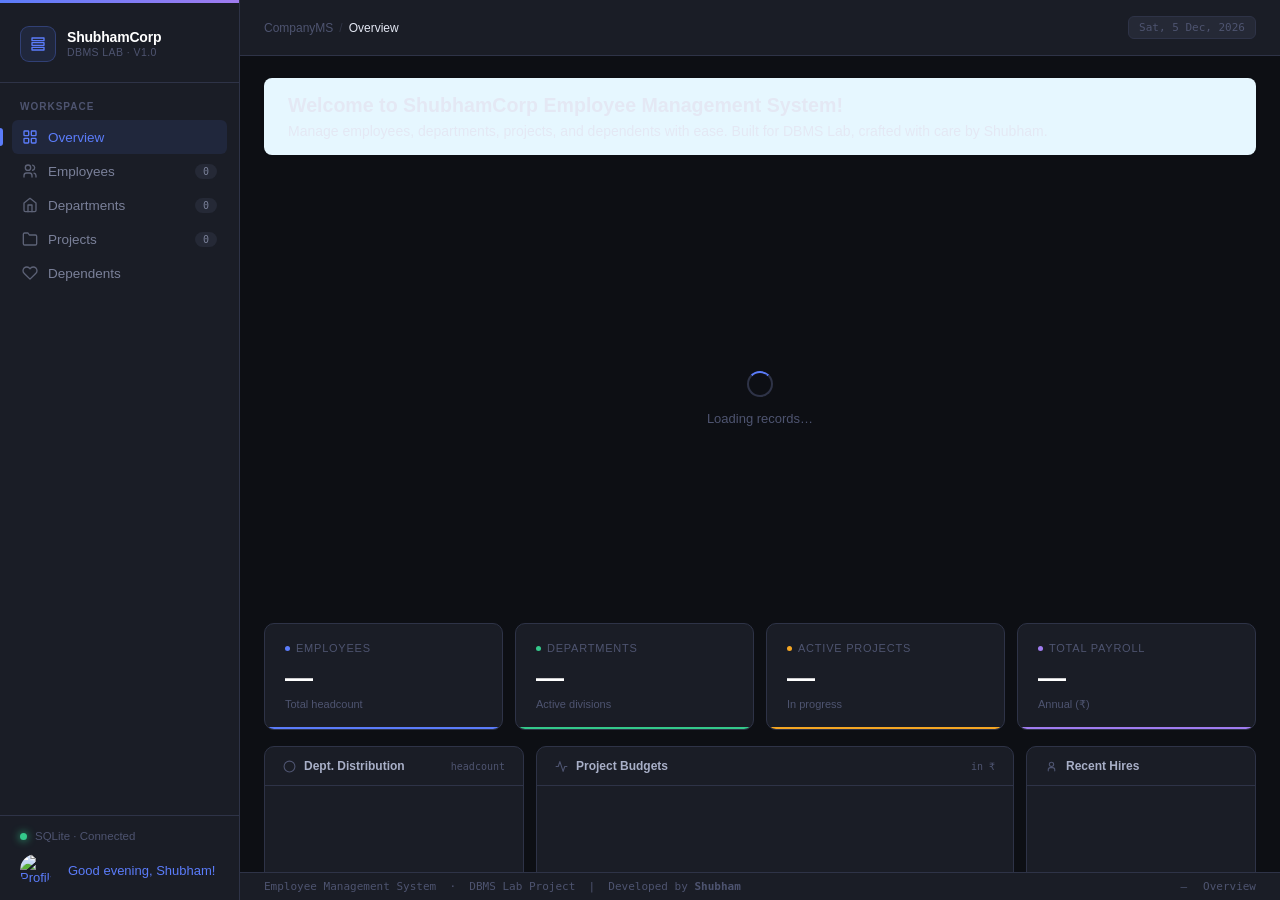
==== templates/index.html @ 366b3b36 "Add employee management system" ====
<!DOCTYPE html>
<html lang="en">
<head>
  <meta charset="UTF-8" />
  <meta name="viewport" content="width=device-width, initial-scale=1.0" />
  <title>ShubhamCorp — Employee Management System</title>
  <link rel="preconnect" href="https://fonts.googleapis.com" />
  <link rel="preconnect" href="https://fonts.gstatic.com" crossorigin />
  <link rel="stylesheet" href="/static/css/style.css" />
  <!--
    Developer: Shubham
    Project: Employee Management System
    Last updated: May 2026
    TODO: Add dark mode toggle, improve mobile responsiveness
  -->
</head>
<body>

<!-- ════════════════════════════ SIDEBAR ════════════════════════════ -->
<aside class="sidebar" aria-label="Main sidebar navigation">
  <div class="sidebar-brand">
    <div class="brand-lockup">
      <div class="brand-mark">
        <svg viewBox="0 0 24 24" fill="none" stroke="currentColor" stroke-width="2" stroke-linecap="round" stroke-linejoin="round">
          <path d="M3 3h18v4H3zM3 10h18v4H3zM3 17h18v4H3z"/>
        </svg>
      </div>
      <div class="brand-label">
        <div class="brand-name">ShubhamCorp</div>
        <div class="brand-sub">DBMS Lab · v1.0</div>
      </div>
    </div>
  </div>

  <!-- Sidebar navigation links -->
  <div class="nav-section">
    <div class="nav-section-label">Workspace</div>
    <!-- TIP: Add more navigation items here if needed -->
    <button class="nav-item active" data-tab="dashboard">
      <svg viewBox="0 0 24 24" fill="none" stroke="currentColor" stroke-width="2" stroke-linecap="round" stroke-linejoin="round"><rect x="3" y="3" width="7" height="7" rx="1"/><rect x="14" y="3" width="7" height="7" rx="1"/><rect x="3" y="14" width="7" height="7" rx="1"/><rect x="14" y="14" width="7" height="7" rx="1"/></svg>
      Overview
    </button>
    <button class="nav-item" data-tab="employees">
      <svg viewBox="0 0 24 24" fill="none" stroke="currentColor" stroke-width="2" stroke-linecap="round" stroke-linejoin="round"><circle cx="9" cy="7" r="4"/><path d="M3 21v-2a4 4 0 0 1 4-4h4a4 4 0 0 1 4 4v2"/><path d="M16 3.13a4 4 0 0 1 0 7.75"/><path d="M21 21v-2a4 4 0 0 0-3-3.85"/></svg>
      Employees
      <span class="nav-pill" id="pill-employees">0</span>
    </button>
    <button class="nav-item" data-tab="departments">
      <svg viewBox="0 0 24 24" fill="none" stroke="currentColor" stroke-width="2" stroke-linecap="round" stroke-linejoin="round"><path d="M3 9l9-7 9 7v11a2 2 0 0 1-2 2H5a2 2 0 0 1-2-2z"/><polyline points="9 22 9 12 15 12 15 22"/></svg>
      Departments
      <span class="nav-pill" id="pill-departments">0</span>
    </button>
    <button class="nav-item" data-tab="projects">
      <svg viewBox="0 0 24 24" fill="none" stroke="currentColor" stroke-width="2" stroke-linecap="round" stroke-linejoin="round"><path d="M22 19a2 2 0 0 1-2 2H4a2 2 0 0 1-2-2V5a2 2 0 0 1 2-2h5l2 3h9a2 2 0 0 1 2 2z"/></svg>
      Projects
      <span class="nav-pill" id="pill-projects">0</span>
    </button>
    <button class="nav-item" data-tab="dependents">
      <svg viewBox="0 0 24 24" fill="none" stroke="currentColor" stroke-width="2" stroke-linecap="round" stroke-linejoin="round"><path d="M20.84 4.61a5.5 5.5 0 0 0-7.78 0L12 5.67l-1.06-1.06a5.5 5.5 0 0 0-7.78 7.78l1.06 1.06L12 21.23l7.78-7.78 1.06-1.06a5.5 5.5 0 0 0 0-7.78z"/></svg>
      Dependents
    </button>
  </div>

  <!-- Sidebar footer with status -->
  <div class="sidebar-footer">
    <div class="status-row">
      <div class="status-dot"></div>
      <span>SQLite · Connected</span>
    </div>
    <div class="profile-section" style="margin-top:12px;">
      <img src="https://ui-avatars.com/api/?name=Shubham&background=0D8ABC&color=fff" alt="Profile" style="width:32px;height:32px;border-radius:50%;margin-right:8px;vertical-align:middle;">
      <span style="vertical-align:middle;">Hi, Shubham!</span>
    </div>
  </div>
</aside>

<!-- ════════════════════════════ MAIN ════════════════════════════ -->
<div class="main-wrapper">

  <header class="topbar" aria-label="Top navigation bar">
    <div class="topbar-left">
      <div class="breadcrumb">
        <span>CompanyMS</span>
        <span class="breadcrumb-sep">/</span>
        <span class="breadcrumb-current" id="bc-current">Overview</span>
      </div>
    </div>
    <div class="topbar-right">
      <span class="topbar-chip" id="topbar-date"></span>
    </div>
  </header>

  <div class="content" id="main-content">
    <!--
      Welcome message for users
      You can further personalize this section.
    -->
    <div id="welcome-message" style="background:#e6f7ff;padding:16px 24px;border-radius:8px;margin-bottom:18px;box-shadow:0 1px 4px rgba(0,0,0,0.03);">
      <h2 style="margin:0 0 6px 0;font-size:1.4em;">Welcome to ShubhamCorp Employee Management System!</h2>
      <p style="margin:0;font-size:1em;">Manage employees, departments, projects, and dependents with ease. Built for DBMS Lab, crafted with care by Shubham.</p>
    </div>

    <!-- loader -->
    <!--
      The loader appears while records are being fetched from the backend.
    -->
    <div class="loader" id="global-loader">
      <div class="spin"></div>
      <span>Loading records…</span>
    </div>

    <!-- ══════════ DASHBOARD ══════════ -->
    <!--
      Dashboard shows KPIs and visualizations for quick overview.
    -->
    <section class="tab-panel hidden" id="tab-dashboard">
      <div class="kpi-row">
        <div class="kpi kpi-blue">
          <div class="kpi-label"><span class="kpi-label-dot"></span>Employees</div>
          <div class="kpi-value" id="kpi-emp">—</div>
          <div class="kpi-sub">Total headcount</div>
        </div>
        <div class="kpi kpi-green">
          <div class="kpi-label"><span class="kpi-label-dot"></span>Departments</div>
          <div class="kpi-value" id="kpi-dept">—</div>
          <div class="kpi-sub">Active divisions</div>
        </div>
        <div class="kpi kpi-amber">
          <div class="kpi-label"><span class="kpi-label-dot"></span>Active Projects</div>
          <div class="kpi-value" id="kpi-proj">—</div>
          <div class="kpi-sub">In progress</div>
        </div>
        <div class="kpi kpi-purple">
          <div class="kpi-label"><span class="kpi-label-dot"></span>Total Payroll</div>
          <div class="kpi-value" id="kpi-sal">—</div>
          <div class="kpi-sub">Annual (₹)</div>
        </div>
      </div>

      <div class="dash-row">
        <div class="panel">
          <div class="panel-head">
            <svg viewBox="0 0 24 24" fill="none" stroke="currentColor" stroke-width="2" stroke-linecap="round" stroke-linejoin="round"><circle cx="12" cy="12" r="10"/></svg>
            Dept. Distribution
            <span class="panel-head-accent">headcount</span>
          </div>
          <div class="panel-body">
            <div class="donut-wrap">
              <canvas id="donut-canvas" width="140" height="140"></canvas>
              <div class="donut-legend" id="donut-legend"></div>
            </div>
          </div>
        </div>

        <div class="panel">
          <div class="panel-head">
            <svg viewBox="0 0 24 24" fill="none" stroke="currentColor" stroke-width="2" stroke-linecap="round" stroke-linejoin="round"><polyline points="22 12 18 12 15 21 9 3 6 12 2 12"/></svg>
            Project Budgets
            <span class="panel-head-accent">in ₹</span>
          </div>
          <div class="panel-body">
            <canvas id="bar-canvas" width="100%" height="190"></canvas>
          </div>
        </div>

        <div class="panel">
          <div class="panel-head">
            <svg viewBox="0 0 24 24" fill="none" stroke="currentColor" stroke-width="2" stroke-linecap="round" stroke-linejoin="round"><circle cx="12" cy="8" r="4"/><path d="M6 20v-2a4 4 0 0 1 4-4h4a4 4 0 0 1 4 4v2"/></svg>
            Recent Hires
          </div>
          <div class="panel-body" style="padding-top:8px;padding-bottom:8px;">
            <ul class="recent-list" id="recent-list"></ul>
          </div>
        </div>
      </div>
    </section>

    <!-- ══════════ EMPLOYEES ══════════ -->
    <!--
      Employees tab: Add, edit, and view employee records.
    -->
    <section class="tab-panel hidden" id="tab-employees">
      <div class="form-panel mb">
        <div class="form-panel-head" id="emp-form-head">
          <svg viewBox="0 0 24 24" fill="none" stroke="currentColor" stroke-width="2" stroke-linecap="round" stroke-linejoin="round" width="14" height="14"><path d="M12 5v14M5 12h14"/></svg>
          Employee Record
          <span class="form-mode-badge" id="emp-mode-badge">New</span>
          <button class="close-btn hidden" id="emp-cancel" title="Cancel">
            <svg viewBox="0 0 24 24" fill="none" stroke="currentColor" stroke-width="2.5" stroke-linecap="round" stroke-linejoin="round" width="14" height="14"><line x1="18" y1="6" x2="6" y2="18"/><line x1="6" y1="6" x2="18" y2="18"/></svg>
          </button>
        </div>
        <div class="form-body">
          <div class="field-row cols-3" style="margin-bottom:12px">
            <div class="field">
              <label>First Name</label>
              <input type="text" id="emp-fname" placeholder="e.g. Priya" />
            </div>
            <div class="field">
              <label>Last Name</label>
              <input type="text" id="emp-lname" placeholder="e.g. Patel" />
            </div>
            <div class="field">
              <label>Email Address</label>
              <input type="email" id="emp-email" placeholder="priya@company.com" />
            </div>
          </div>
          <div class="field-row cols-3">
            <div class="field">
              <label>Phone</label>
              <input type="text" id="emp-phone" placeholder="9876543210" />
            </div>
            <div class="field">
              <label>Annual Salary (₹)</label>
              <input type="number" id="emp-salary" placeholder="0" min="0" />
            </div>
            <div class="field">
              <label>Department</label>
              <select id="emp-dept"><option value="">— Select —</option></select>
            </div>
          </div>
        </div>
        <div class="form-foot">
          <button class="btn btn-primary" id="emp-add-btn">
            <svg viewBox="0 0 24 24" fill="none" stroke="currentColor" stroke-width="2.5" stroke-linecap="round" stroke-linejoin="round"><path d="M12 5v14M5 12h14"/></svg>
            Add Employee
          </button>
          <button class="btn btn-update hidden" id="emp-upd-btn">
            <svg viewBox="0 0 24 24" fill="none" stroke="currentColor" stroke-width="2.5" stroke-linecap="round" stroke-linejoin="round"><polyline points="20 6 9 17 4 12"/></svg>
            Save Changes
          </button>
          <span class="flash" id="emp-flash"></span>
        </div>
      </div>

      <div class="table-panel">
        <div class="table-head">
          <svg viewBox="0 0 24 24" fill="none" stroke="currentColor" stroke-width="2" stroke-linecap="round" stroke-linejoin="round"><path d="M9 11l3 3L22 4"/><path d="M21 12v7a2 2 0 0 1-2 2H5a2 2 0 0 1-2-2V5a2 2 0 0 1 2-2h11"/></svg>
          Employee Directory
          <span class="table-count" id="emp-count">0 records</span>
        </div>
        <div class="tbl-wrap">
          <table>
            <thead>
              <tr>
                <th class="sortable" data-col="name">Name <span class="sort-icon"><span class="up"></span><span class="down"></span></span></th>
                <th class="sortable" data-col="email">Email <span class="sort-icon"><span class="up"></span><span class="down"></span></span></th>
                <th class="sortable" data-col="phone">Phone <span class="sort-icon"><span class="up"></span><span class="down"></span></span></th>
                <th class="sortable" data-col="dept">Department <span class="sort-icon"><span class="up"></span><span class="down"></span></span></th>
                <th class="sortable th-right" data-col="salary">Salary <span class="sort-icon"><span class="up"></span><span class="down"></span></span></th>
                <th class="th-right">Actions</th>
              </tr>
            </thead>
            <tbody id="emp-tbody"></tbody>
          </table>
        </div>
        <div class="table-foot">
          <span>Double-click a row to edit</span>
          <span id="emp-foot-info">—</span>
        </div>
      </div>
    </section>

    <!-- ══════════ DEPARTMENTS ══════════ -->
    <!--
      Departments tab: Manage department info and budgets.
    -->
    <section class="tab-panel hidden" id="tab-departments">
      <div class="form-panel mb">
        <div class="form-panel-head" id="dept-form-head">
          <svg viewBox="0 0 24 24" fill="none" stroke="currentColor" stroke-width="2" stroke-linecap="round" stroke-linejoin="round" width="14" height="14"><path d="M12 5v14M5 12h14"/></svg>
          Department Record
          <span class="form-mode-badge" id="dept-mode-badge">New</span>
          <button class="close-btn hidden" id="dept-cancel" title="Cancel">
            <svg viewBox="0 0 24 24" fill="none" stroke="currentColor" stroke-width="2.5" stroke-linecap="round" stroke-linejoin="round" width="14" height="14"><line x1="18" y1="6" x2="6" y2="18"/><line x1="6" y1="6" x2="18" y2="18"/></svg>
          </button>
        </div>
        <div class="form-body">
          <div class="field-row cols-2-1">
            <div class="field">
              <label>Department Name</label>
              <input type="text" id="dept-name" placeholder="e.g. Engineering" />
            </div>
            <div class="field">
              <label>Annual Budget (₹)</label>
              <input type="number" id="dept-budget" placeholder="0" min="0" />
            </div>
          </div>
        </div>
        <div class="form-foot">
          <button class="btn btn-primary" id="dept-add-btn">
            <svg viewBox="0 0 24 24" fill="none" stroke="currentColor" stroke-width="2.5" stroke-linecap="round" stroke-linejoin="round"><path d="M12 5v14M5 12h14"/></svg>
            Add Department
          </button>
          <button class="btn btn-update hidden" id="dept-upd-btn">
            <svg viewBox="0 0 24 24" fill="none" stroke="currentColor" stroke-width="2.5" stroke-linecap="round" stroke-linejoin="round"><polyline points="20 6 9 17 4 12"/></svg>
            Save Changes
          </button>
          <span class="flash" id="dept-flash"></span>
        </div>
      </div>

      <div class="table-panel">
        <div class="table-head">
          <svg viewBox="0 0 24 24" fill="none" stroke="currentColor" stroke-width="2" stroke-linecap="round" stroke-linejoin="round"><path d="M3 9l9-7 9 7v11a2 2 0 0 1-2 2H5a2 2 0 0 1-2-2z"/></svg>
          Departments
          <span class="table-count" id="dept-count">0 records</span>
        </div>
        <div class="tbl-wrap">
          <table>
            <thead>
              <tr>
                <th>Department Name</th>
                <th class="th-right">Budget (₹)</th>
                <th>Headcount</th>
                <th class="th-right">Actions</th>
              </tr>
            </thead>
            <tbody id="dept-tbody"></tbody>
          </table>
        </div>
        <div class="table-foot">
          <span>Click Edit to modify a record</span>
          <span id="dept-foot-info">—</span>
        </div>
      </div>
    </section>

    <!-- ══════════ PROJECTS ══════════ -->
    <!--
      Projects tab: Track project details and status.
    -->
    <section class="tab-panel hidden" id="tab-projects">
      <div class="form-panel mb">
        <div class="form-panel-head" id="proj-form-head">
          <svg viewBox="0 0 24 24" fill="none" stroke="currentColor" stroke-width="2" stroke-linecap="round" stroke-linejoin="round" width="14" height="14"><path d="M12 5v14M5 12h14"/></svg>
          Project Record
          <span class="form-mode-badge" id="proj-mode-badge">New</span>
          <button class="close-btn hidden" id="proj-cancel" title="Cancel">
            <svg viewBox="0 0 24 24" fill="none" stroke="currentColor" stroke-width="2.5" stroke-linecap="round" stroke-linejoin="round" width="14" height="14"><line x1="18" y1="6" x2="6" y2="18"/><line x1="6" y1="6" x2="18" y2="18"/></svg>
          </button>
        </div>
        <div class="form-body">
          <div class="field-row cols-3" style="margin-bottom:12px">
            <div class="field col-span-2">
              <label>Project Name</label>
              <input type="text" id="proj-name" placeholder="e.g. CRM Redesign" />
            </div>
            <div class="field">
              <label>Budget (₹)</label>
              <input type="number" id="proj-budget" placeholder="0" min="0" />
            </div>
          </div>
          <div class="field-row cols-4">
            <div class="field">
              <label>Status</label>
              <select id="proj-status">
                <option value="active">Active</option>
                <option value="completed">Completed</option>
                <option value="on_hold">On Hold</option>
              </select>
            </div>
            <div class="field">
              <label>Department</label>
              <select id="proj-dept"><option value="">— None —</option></select>
            </div>
            <div class="field">
              <label>Start Date</label>
              <input type="date" id="proj-start" />
            </div>
            <div class="field">
              <label>End Date</label>
              <input type="date" id="proj-end" />
            </div>
          </div>
        </div>
        <div class="form-foot">
          <button class="btn btn-primary" id="proj-add-btn">
            <svg viewBox="0 0 24 24" fill="none" stroke="currentColor" stroke-width="2.5" stroke-linecap="round" stroke-linejoin="round"><path d="M12 5v14M5 12h14"/></svg>
            Add Project
          </button>
          <button class="btn btn-update hidden" id="proj-upd-btn">
            <svg viewBox="0 0 24 24" fill="none" stroke="currentColor" stroke-width="2.5" stroke-linecap="round" stroke-linejoin="round"><polyline points="20 6 9 17 4 12"/></svg>
            Save Changes
          </button>
          <span class="flash" id="proj-flash"></span>
        </div>
      </div>

      <div class="table-panel">
        <div class="table-head">
          <svg viewBox="0 0 24 24" fill="none" stroke="currentColor" stroke-width="2" stroke-linecap="round" stroke-linejoin="round"><path d="M22 19a2 2 0 0 1-2 2H4a2 2 0 0 1-2-2V5a2 2 0 0 1 2-2h5l2 3h9a2 2 0 0 1 2 2z"/></svg>
          Projects
          <span class="table-count" id="proj-count">0 records</span>
        </div>
        <div class="tbl-wrap">
          <table>
            <thead>
              <tr>
                <th>Project Name</th>
                <th class="th-right">Budget (₹)</th>
                <th>Status</th>
                <th>Department</th>
                <th>Start Date</th>
                <th class="th-right">Actions</th>
              </tr>
            </thead>
            <tbody id="proj-tbody"></tbody>
          </table>
        </div>
        <div class="table-foot">
          <span>Click Edit to modify a record</span>
          <span id="proj-foot-info">—</span>
        </div>
      </div>
    </section>

    <!-- ══════════ DEPENDENTS ══════════ -->
    <!--
      Dependents tab: Manage employee dependents.
    -->
    <section class="tab-panel hidden" id="tab-dependents">
      <div class="form-panel mb">
        <div class="form-panel-head" id="dep-form-head">
          <svg viewBox="0 0 24 24" fill="none" stroke="currentColor" stroke-width="2" stroke-linecap="round" stroke-linejoin="round" width="14" height="14"><path d="M12 5v14M5 12h14"/></svg>
          Dependent Record
          <span class="form-mode-badge" id="dep-mode-badge">New</span>
          <button class="close-btn hidden" id="dep-cancel" title="Cancel">
            <svg viewBox="0 0 24 24" fill="none" stroke="currentColor" stroke-width="2.5" stroke-linecap="round" stroke-linejoin="round" width="14" height="14"><line x1="18" y1="6" x2="6" y2="18"/><line x1="6" y1="6" x2="18" y2="18"/></svg>
          </button>
        </div>
        <div class="form-body">
          <div class="field-row cols-4">
            <div class="field">
              <label>Employee</label>
              <select id="dep-emp"><option value="">— Select —</option></select>
            </div>
            <div class="field">
              <label>Dependent Name</label>
              <input type="text" id="dep-name" placeholder="Full name" />
            </div>
            <div class="field">
              <label>Relationship</label>
              <select id="dep-rel">
                <option value="">— Select —</option>
                <option>Spouse</option>
                <option>Child</option>
                <option>Parent</option>
                <option>Sibling</option>
              </select>
            </div>
            <div class="field">
              <label>Date of Birth</label>
              <input type="date" id="dep-dob" />
            </div>
          </div>
        </div>
        <div class="form-foot">
          <button class="btn btn-primary" id="dep-add-btn">
            <svg viewBox="0 0 24 24" fill="none" stroke="currentColor" stroke-width="2.5" stroke-linecap="round" stroke-linejoin="round"><path d="M12 5v14M5 12h14"/></svg>
            Add Dependent
          </button>
          <button class="btn btn-update hidden" id="dep-upd-btn">
            <svg viewBox="0 0 24 24" fill="none" stroke="currentColor" stroke-width="2.5" stroke-linecap="round" stroke-linejoin="round"><polyline points="20 6 9 17 4 12"/></svg>
            Save Changes
          </button>
          <span class="flash" id="dep-flash"></span>
        </div>
      </div>

      <div class="table-panel">
        <div class="table-head">
          <svg viewBox="0 0 24 24" fill="none" stroke="currentColor" stroke-width="2" stroke-linecap="round" stroke-linejoin="round"><path d="M20.84 4.61a5.5 5.5 0 0 0-7.78 0L12 5.67l-1.06-1.06a5.5 5.5 0 0 0-7.78 7.78l1.06 1.06L12 21.23l7.78-7.78 1.06-1.06a5.5 5.5 0 0 0 0-7.78z"/></svg>
          Dependents
          <span class="table-count" id="dep-count">0 records</span>
        </div>
        <div class="tbl-wrap">
          <table>
            <thead>
              <tr>
                <th>Dependent Name</th>
                <th>Employee</th>
                <th>Relationship</th>
                <th>Date of Birth</th>
                <th class="th-right">Actions</th>
              </tr>
            </thead>
            <tbody id="dep-tbody"></tbody>
          </table>
        </div>
        <div class="table-foot">
          <span>Click Edit to modify a record</span>
          <span id="dep-foot-info">—</span>
        </div>
      </div>
    </section>

  </div><!-- /content -->

  <footer class="statusbar">
    <span>Employee Management System &nbsp;·&nbsp; DBMS Lab Project &nbsp;|&nbsp; Developed by <strong>Shubham</strong></span>
    <div class="statusbar-right">
      <span id="sb-records">—</span>
      <span id="sb-tab">Overview</span>
    </div>
  </footer>

</div><!-- /main-wrapper -->

<script src="/static/js/app.js"></script>
</body>
</html>
---- static/css/style.css ----
/*
  Developer: Shubham
  File: style.css
  Purpose: Main stylesheet for Employee Management System
  Last updated: May 2026
  TODO: Add dark mode, improve mobile responsiveness
*/
/*
  Custom profile section styling (added by developer)
*/
.profile-section {
  display: flex;
  align-items: center;
  gap: 8px;
  margin-top: 10px;
  font-size: 13px;
  color: var(--accent);
}
@import url('https://fonts.googleapis.com/css2?family=DM+Sans:ital,opsz,wght@0,9..40,300;0,9..40,400;0,9..40,500;0,9..40,600;0,9..40,700;1,9..40,300&family=DM+Mono:wght@400;500&display=swap');

/* ─── Variables ─────────────────────────────────────────────────────────── */
:root {
  --ink:        #0d0f14;
  --ink-2:      #1a1d26;
  --ink-3:      #252936;
  --rule:       #2e3347;
  --rule-light: #3d4261;

  --muted-3:    #4e5470;
  --muted-2:    #7a8099;
  --muted-1:    #a8afc7;
  --text:       #e4e8f4;
  --bright:     #ffffff;

  --accent:     #5b7cfa;
  --accent-glow:rgba(91,124,250,.18);
  --accent-dim: rgba(91,124,250,.10);

  --green:      #34c98b;
  --green-dim:  rgba(52,201,139,.12);
  --amber:      #f5a623;
  --amber-dim:  rgba(245,166,35,.12);
  --red:        #f25c5c;
  --red-dim:    rgba(242,92,92,.12);
  --purple:     #a07cf0;
  --purple-dim: rgba(160,124,240,.12);

  --sidebar-w:  240px;
  --r:          10px;
  --r-sm:       6px;

  font-family: 'DM Sans', sans-serif;
}

/* ─── Reset ──────────────────────────────────────────────────────────────── */
*, *::before, *::after { box-sizing: border-box; margin: 0; padding: 0; }
html, body { height: 100%; background: var(--ink); color: var(--text); overflow: hidden; font-size: 14px; -webkit-font-smoothing: antialiased; }

/* Subtle background gradient for a more custom look */
body {
  background: linear-gradient(120deg, #0d0f14 80%, #5b7cfa 100%);
}
/*
  End of customizations by Shubham (May 2026)
*/

/* ─── Root layout ────────────────────────────────────────────────────────── */
body { display: flex; }

/* ─── Sidebar ────────────────────────────────────────────────────────────── */
.sidebar {
  width: var(--sidebar-w);
  min-width: var(--sidebar-w);
  height: 100vh;
  background: var(--ink-2);
  border-right: 1px solid var(--rule);
  display: flex;
  flex-direction: column;
  padding: 0;
  position: relative;
  overflow: hidden;
}

/* subtle gradient bar at top */
.sidebar::before {
  content: '';
  position: absolute;
  top: 0; left: 0; right: 0;
  height: 3px;
  background: linear-gradient(90deg, var(--accent), var(--purple));
}

.sidebar-brand {
  padding: 26px 20px 20px;
  border-bottom: 1px solid var(--rule);
}

.brand-lockup {
  display: flex;
  align-items: center;
  gap: 11px;
}

.brand-mark {
  width: 36px; height: 36px;
  border-radius: 9px;
  background: var(--accent-dim);
  border: 1px solid rgba(91,124,250,.3);
  display: flex; align-items: center; justify-content: center;
  color: var(--accent);
  flex-shrink: 0;
}

.brand-mark svg { width: 16px; height: 16px; }

.brand-label { line-height: 1; }
.brand-name  { font-size: 14px; font-weight: 600; color: var(--bright); letter-spacing: -.2px; }
.brand-sub   { font-size: 10.5px; color: var(--muted-3); margin-top: 3px; font-weight: 400; letter-spacing: .04em; text-transform: uppercase; }

/* nav section */
.nav-section {
  padding: 18px 12px 6px;
}

.nav-section-label {
  font-size: 10px;
  font-weight: 600;
  letter-spacing: .1em;
  text-transform: uppercase;
  color: var(--muted-3);
  padding: 0 8px 8px;
}

.nav-item {
  display: flex;
  align-items: center;
  gap: 10px;
  padding: 9px 10px;
  border-radius: var(--r-sm);
  border: none;
  background: transparent;
  color: var(--muted-2);
  font-size: 13.5px;
  font-family: 'DM Sans', sans-serif;
  font-weight: 400;
  cursor: pointer;
  width: 100%;
  text-align: left;
  transition: background .15s, color .15s;
  position: relative;
}

.nav-item svg { width: 16px; height: 16px; flex-shrink: 0; opacity: .7; transition: opacity .15s; }
.nav-item:hover { background: var(--ink-3); color: var(--text); }
.nav-item:hover svg { opacity: 1; }

.nav-item.active {
  background: var(--accent-dim);
  color: var(--accent);
  font-weight: 500;
}
.nav-item.active svg { opacity: 1; }

/* active left bar */
.nav-item.active::before {
  content: '';
  position: absolute;
  left: -12px; top: 50%;
  transform: translateY(-50%);
  width: 3px; height: 18px;
  background: var(--accent);
  border-radius: 0 3px 3px 0;
}

.nav-pill {
  margin-left: auto;
  background: var(--ink-3);
  color: var(--muted-2);
  font-size: 10px;
  font-family: 'DM Mono', monospace;
  font-weight: 500;
  border-radius: 999px;
  padding: 2px 7px;
  min-width: 22px;
  text-align: center;
  transition: background .15s, color .15s;
}

.nav-item.active .nav-pill { background: var(--accent-glow); color: var(--accent); }

.sidebar-footer {
  margin-top: auto;
  padding: 14px 20px;
  border-top: 1px solid var(--rule);
}

.status-row {
  display: flex;
  align-items: center;
  gap: 8px;
  font-size: 11.5px;
  color: var(--muted-3);
}

.status-dot {
  width: 7px; height: 7px;
  border-radius: 50%;
  background: var(--green);
  box-shadow: 0 0 8px var(--green);
  animation: breathe 2.5s ease-in-out infinite;
}

@keyframes breathe {
  0%,100% { opacity: 1; box-shadow: 0 0 8px var(--green); }
  50%      { opacity: .5; box-shadow: 0 0 3px var(--green); }
}

/* ─── Main wrapper ───────────────────────────────────────────────────────── */
.main-wrapper {
  flex: 1;
  display: flex;
  flex-direction: column;
  height: 100vh;
  overflow: hidden;
  background: var(--ink);
}

/* ─── Topbar ─────────────────────────────────────────────────────────────── */
.topbar {
  display: flex;
  align-items: center;
  justify-content: space-between;
  padding: 0 24px;
  height: 56px;
  background: var(--ink-2);
  border-bottom: 1px solid var(--rule);
  flex-shrink: 0;
}

.topbar-left { display: flex; align-items: center; gap: 10px; }

.breadcrumb {
  display: flex;
  align-items: center;
  gap: 6px;
  font-size: 12px;
  color: var(--muted-3);
}

.breadcrumb-sep { color: var(--muted-3); opacity: .4; }
.breadcrumb-current { color: var(--text); font-weight: 500; }

.topbar-right { display: flex; align-items: center; gap: 10px; }

.topbar-chip {
  font-size: 11px;
  font-family: 'DM Mono', monospace;
  color: var(--muted-3);
  background: var(--ink-3);
  border: 1px solid var(--rule);
  border-radius: var(--r-sm);
  padding: 4px 10px;
}

/* ─── Content area ───────────────────────────────────────────────────────── */
.content {
  flex: 1;
  overflow-y: auto;
  padding: 22px 24px;
  scrollbar-width: thin;
  scrollbar-color: var(--rule) transparent;
}

/* ─── Footer statusbar ───────────────────────────────────────────────────── */
.statusbar {
  height: 28px;
  display: flex;
  align-items: center;
  justify-content: space-between;
  padding: 0 24px;
  border-top: 1px solid var(--rule);
  background: var(--ink-2);
  font-size: 11px;
  color: var(--muted-3);
  flex-shrink: 0;
  font-family: 'DM Mono', monospace;
}

.statusbar-right { display: flex; align-items: center; gap: 16px; }

/* ─── Loader ─────────────────────────────────────────────────────────────── */
.loader {
  display: flex;
  flex-direction: column;
  align-items: center;
  justify-content: center;
  height: 50vh;
  gap: 14px;
  color: var(--muted-3);
  font-size: 13px;
}

.spin {
  width: 26px; height: 26px;
  border: 2px solid var(--rule);
  border-top-color: var(--accent);
  border-radius: 50%;
  animation: rot .7s linear infinite;
}

@keyframes rot { to { transform: rotate(360deg); } }

.hidden { display: none !important; }

/* ─── Tab panels ─────────────────────────────────────────────────────────── */
.tab-panel { animation: appear .2s ease both; }

@keyframes appear {
  from { opacity: 0; transform: translateY(6px); }
  to   { opacity: 1; transform: translateY(0); }
}

/* ─── Section titles ─────────────────────────────────────────────────────── */
.section-head {
  display: flex;
  align-items: center;
  justify-content: space-between;
  margin-bottom: 14px;
}

.section-title {
  font-size: 13px;
  font-weight: 600;
  color: var(--muted-1);
  letter-spacing: .02em;
}

/* ─── KPI row ────────────────────────────────────────────────────────────── */
.kpi-row {
  display: grid;
  grid-template-columns: repeat(4, 1fr);
  gap: 12px;
  margin-bottom: 16px;
}

.kpi {
  background: var(--ink-2);
  border: 1px solid var(--rule);
  border-radius: var(--r);
  padding: 18px 20px;
  position: relative;
  overflow: hidden;
  transition: border-color .2s;
}

.kpi:hover { border-color: var(--rule-light); }

/* color strip at bottom */
.kpi::after {
  content: '';
  position: absolute;
  bottom: 0; left: 0; right: 0;
  height: 2px;
}

.kpi-blue::after   { background: var(--accent); }
.kpi-green::after  { background: var(--green); }
.kpi-amber::after  { background: var(--amber); }
.kpi-purple::after { background: var(--purple); }

.kpi-label {
  font-size: 11px;
  font-weight: 500;
  color: var(--muted-3);
  text-transform: uppercase;
  letter-spacing: .07em;
  margin-bottom: 10px;
  display: flex;
  align-items: center;
  gap: 6px;
}

.kpi-label-dot {
  width: 5px; height: 5px;
  border-radius: 50%;
}

.kpi-blue   .kpi-label-dot { background: var(--accent); }
.kpi-green  .kpi-label-dot { background: var(--green); }
.kpi-amber  .kpi-label-dot { background: var(--amber); }
.kpi-purple .kpi-label-dot { background: var(--purple); }

.kpi-value {
  font-size: 28px;
  font-weight: 700;
  color: var(--bright);
  letter-spacing: -1px;
  line-height: 1;
  font-feature-settings: 'tnum';
}

.kpi-sub {
  font-size: 11px;
  color: var(--muted-3);
  margin-top: 6px;
}

/* ─── Dashboard charts row ───────────────────────────────────────────────── */
.dash-row {
  display: grid;
  grid-template-columns: 260px 1fr 230px;
  gap: 12px;
}

/* ─── Panel (generic card) ───────────────────────────────────────────────── */
.panel {
  background: var(--ink-2);
  border: 1px solid var(--rule);
  border-radius: var(--r);
  overflow: hidden;
}

.panel-head {
  display: flex;
  align-items: center;
  gap: 8px;
  padding: 12px 18px;
  border-bottom: 1px solid var(--rule);
  font-size: 12px;
  font-weight: 600;
  color: var(--muted-1);
}

.panel-head svg { width: 13px; height: 13px; color: var(--muted-3); }

.panel-head-accent { margin-left: auto; font-family: 'DM Mono', monospace; font-size: 10px; color: var(--muted-3); font-weight: 400; }

.panel-body { padding: 16px 18px; }

/* ─── Donut chart ────────────────────────────────────────────────────────── */
.donut-wrap {
  display: flex;
  flex-direction: column;
  align-items: center;
  gap: 14px;
}

.donut-legend {
  width: 100%;
  display: flex;
  flex-direction: column;
  gap: 7px;
}

.leg-item {
  display: flex;
  align-items: center;
  gap: 8px;
  font-size: 12px;
}

.leg-bar-track {
  flex: 1;
  height: 3px;
  background: var(--ink-3);
  border-radius: 2px;
  overflow: hidden;
}

.leg-bar-fill {
  height: 100%;
  border-radius: 2px;
  transition: width .6s ease;
}

.leg-name  { color: var(--muted-2); min-width: 50px; font-size: 11px; white-space: nowrap; overflow: hidden; text-overflow: ellipsis; max-width: 80px; }
.leg-count { font-family: 'DM Mono', monospace; font-size: 11px; color: var(--muted-3); min-width: 18px; text-align: right; }

/* ─── Bar chart (budget) ─────────────────────────────────────────────────── */
/* ─── Recent employees ───────────────────────────────────────────────────── */
.recent-list { list-style: none; display: flex; flex-direction: column; }

.recent-row {
  display: flex;
  align-items: center;
  gap: 10px;
  padding: 9px 0;
  border-bottom: 1px solid var(--rule);
}

.recent-row:last-child { border-bottom: none; }

.avatar {
  width: 30px; height: 30px;
  border-radius: 8px;
  display: flex; align-items: center; justify-content: center;
  font-size: 11px; font-weight: 600;
  flex-shrink: 0;
  font-family: 'DM Mono', monospace;
}

.av-blue   { background: var(--accent-dim); color: var(--accent); }
.av-green  { background: var(--green-dim);  color: var(--green); }
.av-amber  { background: var(--amber-dim);  color: var(--amber); }
.av-purple { background: var(--purple-dim); color: var(--purple); }
.av-red    { background: var(--red-dim);    color: var(--red); }

.recent-info { flex: 1; min-width: 0; }
.recent-name { font-size: 12.5px; font-weight: 500; color: var(--text); white-space: nowrap; overflow: hidden; text-overflow: ellipsis; }
.recent-dept { font-size: 11px; color: var(--muted-3); white-space: nowrap; overflow: hidden; text-overflow: ellipsis; }
.recent-sal  { font-size: 12px; font-family: 'DM Mono', monospace; color: var(--muted-2); white-space: nowrap; }

/* ─── Form panels ────────────────────────────────────────────────────────── */
.form-panel {
  background: var(--ink-2);
  border: 1px solid var(--rule);
  border-radius: var(--r);
  overflow: hidden;
  margin-bottom: 14px;
}

.form-panel-head {
  display: flex;
  align-items: center;
  gap: 8px;
  padding: 11px 18px;
  border-bottom: 1px solid var(--rule);
  font-size: 12px;
  font-weight: 600;
  color: var(--muted-1);
  background: var(--ink-3);
}

.form-panel-head svg { width: 13px; height: 13px; }

.form-mode-badge {
  font-size: 10px;
  font-family: 'DM Mono', monospace;
  font-weight: 400;
  padding: 2px 8px;
  border-radius: 4px;
  background: var(--accent-dim);
  color: var(--accent);
  border: 1px solid rgba(91,124,250,.2);
}

.form-mode-badge.edit-mode {
  background: var(--amber-dim);
  color: var(--amber);
  border-color: rgba(245,166,35,.2);
}

.close-btn {
  margin-left: auto;
  background: none;
  border: none;
  color: var(--muted-3);
  cursor: pointer;
  font-size: 16px;
  line-height: 1;
  padding: 2px 4px;
  border-radius: 4px;
  transition: color .15s, background .15s;
  display: flex; align-items: center; justify-content: center;
}
.close-btn:hover { color: var(--text); background: var(--ink-3); }

.form-body { padding: 18px 20px; }

.field-row    { display: grid; gap: 14px; }
.cols-3       { grid-template-columns: repeat(3, 1fr); }
.cols-4       { grid-template-columns: repeat(4, 1fr); }
.cols-2-1     { grid-template-columns: 2fr 1fr; }
.col-span-2   { grid-column: span 2; }

.field { display: flex; flex-direction: column; gap: 5px; }

.field label {
  font-size: 11px;
  font-weight: 500;
  color: var(--muted-3);
  letter-spacing: .03em;
}

.field input,
.field select {
  background: var(--ink);
  border: 1px solid var(--rule);
  border-radius: var(--r-sm);
  padding: 8px 11px;
  color: var(--text);
  font-size: 13px;
  font-family: 'DM Sans', sans-serif;
  outline: none;
  transition: border-color .15s;
  width: 100%;
}

.field input:focus,
.field select:focus {
  border-color: var(--accent);
  box-shadow: 0 0 0 3px var(--accent-glow);
}

.field input::placeholder { color: var(--muted-3); }
.field select option { background: var(--ink-2); }

.form-foot {
  display: flex;
  align-items: center;
  gap: 10px;
  padding: 12px 20px;
  border-top: 1px solid var(--rule);
  background: var(--ink);
}

/* ─── Buttons ────────────────────────────────────────────────────────────── */
.btn {
  display: inline-flex;
  align-items: center;
  gap: 6px;
  padding: 7px 16px;
  border: none;
  border-radius: var(--r-sm);
  font-size: 13px;
  font-family: 'DM Sans', sans-serif;
  font-weight: 500;
  cursor: pointer;
  transition: opacity .15s, filter .15s;
  white-space: nowrap;
}

.btn:hover:not(:disabled) { filter: brightness(1.1); }
.btn:disabled { opacity: .45; cursor: not-allowed; }

.btn svg { width: 13px; height: 13px; flex-shrink: 0; }

.btn-primary { background: var(--accent); color: #fff; }
.btn-update  { background: var(--amber);  color: #0d0f14; }
.btn-sm      { padding: 4px 10px; font-size: 11.5px; }
.btn-ghost   { background: var(--ink-3); color: var(--muted-2); border: 1px solid var(--rule); }
.btn-ghost:hover { color: var(--text); border-color: var(--rule-light); }
.btn-danger  { background: var(--red); color: #fff; }

/* ─── Flash ──────────────────────────────────────────────────────────────── */
.flash {
  font-size: 12.5px;
  display: flex;
  align-items: center;
  gap: 6px;
}
.flash.ok  { color: var(--green); }
.flash.err { color: var(--red); }

.flash-dot { width: 5px; height: 5px; border-radius: 50%; flex-shrink: 0; }
.flash.ok  .flash-dot { background: var(--green); }
.flash.err .flash-dot { background: var(--red); }

/* ─── Table panel ────────────────────────────────────────────────────────── */
.table-panel {
  background: var(--ink-2);
  border: 1px solid var(--rule);
  border-radius: var(--r);
  overflow: hidden;
}

.table-head {
  display: flex;
  align-items: center;
  gap: 8px;
  padding: 11px 18px;
  border-bottom: 1px solid var(--rule);
  font-size: 12px;
  font-weight: 600;
  color: var(--muted-1);
}

.table-head svg { width: 13px; height: 13px; color: var(--muted-3); }
.table-count { font-family: 'DM Mono', monospace; font-size: 10px; color: var(--muted-3); font-weight: 400; margin-left: auto; }

.tbl-wrap { overflow-x: auto; }

table {
  width: 100%;
  border-collapse: collapse;
}

thead tr { border-bottom: 1px solid var(--rule); }

th {
  text-align: left;
  padding: 8px 14px;
  font-size: 11px;
  font-weight: 600;
  color: var(--muted-3);
  letter-spacing: .06em;
  text-transform: uppercase;
  white-space: nowrap;
}

th.sortable { cursor: pointer; user-select: none; transition: color .15s; }
th.sortable:hover { color: var(--muted-1); }
th.asc, th.desc { color: var(--accent); }

.sort-icon { display: inline-flex; flex-direction: column; margin-left: 4px; vertical-align: middle; gap: 1px; }
.sort-icon span { display: block; width: 0; height: 0; border-left: 3px solid transparent; border-right: 3px solid transparent; }
.sort-icon .up   { border-bottom: 4px solid currentColor; }
.sort-icon .down { border-top: 4px solid currentColor; }
th:not(.asc):not(.desc) .sort-icon { opacity: .25; }
th.asc  .sort-icon .down { opacity: .25; }
th.desc .sort-icon .up   { opacity: .25; }

th.th-right { text-align: right; }

tbody tr {
  border-bottom: 1px solid var(--rule);
  transition: background .1s;
  cursor: default;
}

tbody tr:hover { background: var(--ink-3); }
tbody tr.row-selected { background: var(--accent-dim); }

/* selected left accent */
tbody tr.row-selected td:first-child {
  box-shadow: inset 3px 0 0 var(--accent);
}

td {
  padding: 10px 14px;
  font-size: 13px;
  color: var(--muted-1);
  vertical-align: middle;
}

.td-id   { font-family: 'DM Mono', monospace; font-size: 10px; color: var(--muted-3); margin-bottom: 2px; }
.td-name { font-size: 13px; font-weight: 500; color: var(--text); }
.td-mono { font-family: 'DM Mono', monospace; font-size: 12.5px; }
.td-green  { color: var(--green); }
.td-right  { text-align: right; }

/* ─── Badges ─────────────────────────────────────────────────────────────── */
.badge {
  display: inline-flex;
  align-items: center;
  gap: 5px;
  padding: 3px 8px;
  border-radius: 5px;
  font-size: 11.5px;
  font-weight: 500;
  white-space: nowrap;
}

.badge::before {
  content: '';
  width: 5px; height: 5px;
  border-radius: 50%;
  background: currentColor;
}

.badge-active    { background: var(--green-dim);  color: var(--green); }
.badge-completed { background: var(--accent-dim); color: var(--accent); }
.badge-on_hold   { background: var(--amber-dim);  color: var(--amber); }
.badge-dept      { background: var(--ink-3);      color: var(--muted-2); }
.badge-dept::before { display: none; }
.badge-rel       { background: var(--purple-dim); color: var(--purple); }
.badge-rel::before { display: none; }

/* ─── Row actions ────────────────────────────────────────────────────────── */
.row-acts {
  display: flex;
  align-items: center;
  justify-content: flex-end;
  gap: 6px;
}

.icon-btn {
  width: 28px; height: 28px;
  border: none;
  border-radius: 6px;
  background: transparent;
  cursor: pointer;
  color: var(--muted-3);
  display: flex; align-items: center; justify-content: center;
  transition: background .15s, color .15s;
}
.icon-btn:hover { background: var(--red-dim); color: var(--red); }
.icon-btn svg { width: 13px; height: 13px; }

.confirm-row {
  display: flex;
  align-items: center;
  gap: 6px;
  font-size: 11.5px;
  color: var(--muted-3);
}

/* ─── Empty state ────────────────────────────────────────────────────────── */
.empty-cell {
  text-align: center;
  padding: 40px 20px !important;
  color: var(--muted-3) !important;
  font-size: 13px !important;
}

/* ─── Table footer ───────────────────────────────────────────────────────── */
.table-foot {
  padding: 8px 16px;
  border-top: 1px solid var(--rule);
  font-size: 11px;
  color: var(--muted-3);
  font-family: 'DM Mono', monospace;
  display: flex;
  justify-content: space-between;
  align-items: center;
  background: var(--ink);
}

.mb { margin-bottom: 14px; }
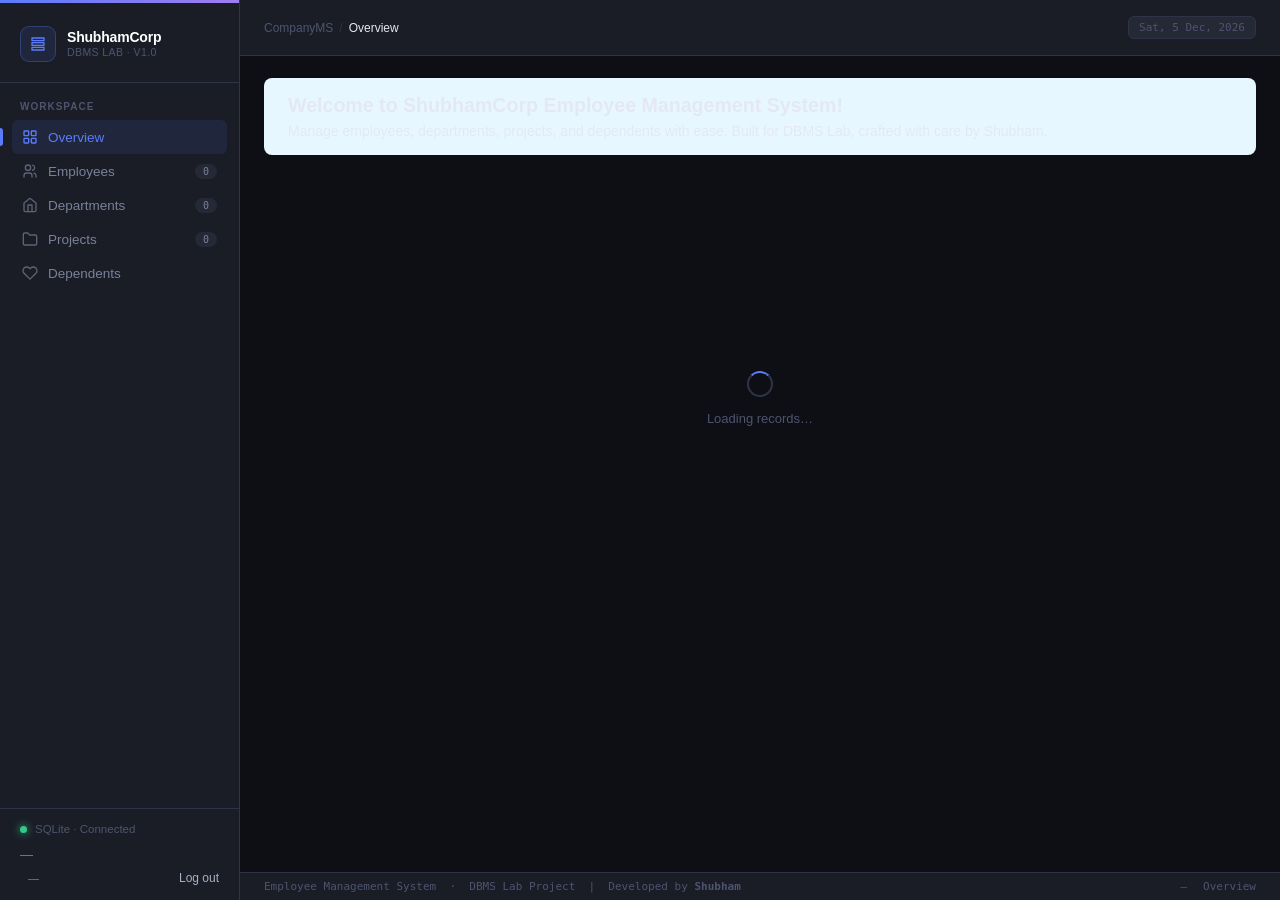
==== commit b653a7f7: "Add admin and employee login roles" ====
--- a/templates/index.html
+++ b/templates/index.html
@@ -68,8 +68,9 @@
       <span>SQLite · Connected</span>
     </div>
     <div class="profile-section" style="margin-top:12px;">
-      <img src="https://ui-avatars.com/api/?name=Shubham&background=0D8ABC&color=fff" alt="Profile" style="width:32px;height:32px;border-radius:50%;margin-right:8px;vertical-align:middle;">
-      <span style="vertical-align:middle;">Hi, Shubham!</span>
+      <div id="profile-name" class="profile-name">—</div>
+      <span id="profile-role" class="role-badge">—</span>
+      <a href="/logout" class="logout-link">Log out</a>
     </div>
   </div>
 </aside>
--- a/static/css/style.css
+++ b/static/css/style.css
@@ -817,3 +817,19 @@
 }
 
 .mb { margin-bottom: 14px; }
+
+
+/* ── Roles: admin / employee ───────────────────────────────────── */
+.profile-section { flex-wrap: wrap; }
+.profile-name { font-size: 13px; width: 100%; }
+.logout-link { margin-left: auto; }
+.role-badge { display: inline-block; font-size: 11px; padding: 2px 8px; border-radius: 10px; margin-right: 8px; }
+.role-admin    { background: rgba(91,124,250,.18); color: #5b7cfa; }
+.role-employee { background: rgba(52,201,139,.18); color: #34c98b; }
+.logout-link { font-size: 12px; white-space: nowrap; color: #a8afc7; text-decoration: none; }
+.logout-link:hover { color: #f25c5c; }
+
+/* employees: read-only (no add forms, no edit/delete buttons) */
+body.read-only .form-panel,
+body.read-only .row-acts,
+body.read-only th.th-right:last-child { display: none !important; }
